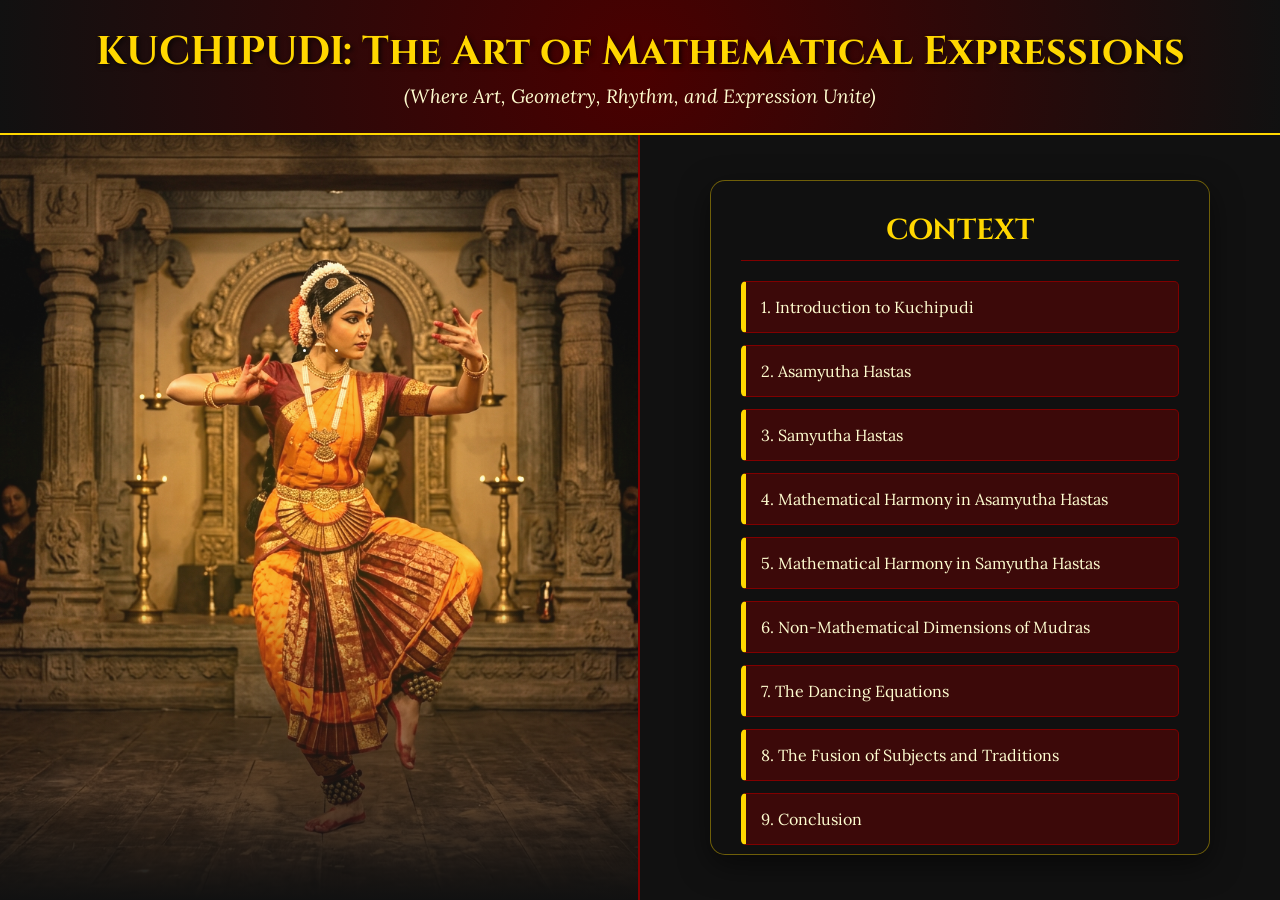
==== index.html @ 6cc1d601 "Initial commit: Kuchipudi Math project structure and content" ====
<!DOCTYPE html>
<html lang="en">
<head>
    <meta charset="UTF-8">
    <meta name="viewport" content="width=device-width, initial-scale=1.0">
    <title>Kuchipudi: The Art of Mathematical Expressions</title>
    <link rel="stylesheet" href="style.css">
    <link href="https://fonts.googleapis.com/css2?family=Cinzel:wght@400;600;700&family=Lora:ital,wght@0,400;0,600;1,400&display=swap" rel="stylesheet">
</head>
<body>
    <div class="floating-controls">
        <button id="homeBtn" class="floating-btn" style="display:none;">🏠 Home</button>
    </div>

    <!-- Home Page Layout (Title Top, 2 Columns Below) -->
    <div id="homePage" class="home-container">
        
        <!-- Center Top Title -->
        <div class="home-top-header">
            <h1>KUCHIPUDI: The Art of Mathematical Expressions</h1>
            <p>(Where Art, Geometry, Rhythm, and Expression Unite)</p>
        </div>

        <div class="home-body">
            <!-- Left Column: Dancer -->
            <div class="home-left">
                <div class="sparkle" style="top: 28%; left: 47.5%;"></div>
                <div class="sparkle" style="top: 28%; left: 52.5%;"></div>
                <img src="images/dancer_bg.png" alt="Kuchipudi Dancer" class="dancer-bg">
                <div class="particles"></div>
                <div class="stage-lighting"></div>
            </div>

            <!-- Right Column: Navigation -->
            <div class="home-right">
                <nav id="sidebarHome">
                    <h2>CONTEXT</h2>
                    <ul id="navListHome" class="vertical-nav">
                        <li data-target="intro">1. Introduction to Kuchipudi</li>
                        <li data-target="asamyutha">2. Asamyutha Hastas</li>
                        <li data-target="samyutha">3. Samyutha Hastas</li>
                        <li data-target="math-asamyutha">4. Mathematical Harmony in Asamyutha Hastas</li>
                        <li data-target="math-samyutha">5. Mathematical Harmony in Samyutha Hastas</li>
                        <li data-target="non-math">6. Non-Mathematical Dimensions of Mudras</li>
                        <li data-target="equations">7. The Dancing Equations</li>
                        <li data-target="fusion">8. The Fusion of Subjects and Traditions</li>
                        <li data-target="conclusion">9. Conclusion</li>
                    </ul>
                </nav>
            </div>
        </div>
    </div>

    <!-- Content Pages Layout (Full Width) -->
    <div id="contentPage" class="content-container" style="display: none;">
        <main id="contentArea">
            <!-- Content injected via JS -->
        </main>
    </div>

    <!-- Math Explanation Modal -->
    <div id="mathModal" class="modal-overlay" style="display: none;">
        <div class="modal-content">
            <button id="closeModal" class="close-btn">&times;</button>
            <div class="modal-body">
                <div class="modal-visual-container">
                    <div id="animationLabel" class="animation-label"></div>
                    <img id="modalMudraImg" src="" alt="Mudra">
                    <div id="animationOverlay" class="animation-overlay"></div>
                </div>
                <div class="modal-info-panel">
                    <h2 id="modalMudraName">Mudra Name</h2>
                    <p id="modalMudraPlacement" class="mudra-placement-text"></p>
                    <div class="math-detail-section">
                        <h3>Mathematical Analysis</h3>
                        <div id="modalMathContent"></div>
                    </div>
                </div>
            </div>
        </div>
    </div>

    <script src="js/data.js"></script>
    <script src="js/main.js"></script>
</body>
</html>
---- style.css ----
:root {
    --maroon: #800000;
    --gold: #FFD700;
    --cream: #FFFDD0;
    --black: #111111;
    --dark-maroon: #4a0000;
    --glass-bg: rgba(17, 17, 17, 0.75);
    --glass-border: rgba(255, 215, 0, 0.4);
}

* {
    margin: 0;
    padding: 0;
    box-sizing: border-box;
}

body {
    font-family: 'Lora', serif;
    background-color: var(--black);
    color: var(--cream);
    overflow-x: hidden;
    background-image: url('data:image/svg+xml;utf8,<svg width="20" height="20" xmlns="http://www.w3.org/2000/svg"><circle cx="2" cy="2" r="1" fill="%23800000" fill-opacity="0.2"/></svg>');
}

h1, h2, h3, h4, .cinzel {
    font-family: 'Cinzel', serif;
}

/* Floating Controls */
.floating-controls {
    position: fixed;
    top: 20px;
    left: 20px;
    z-index: 2000;
    display: flex;
    gap: 15px;
}

.floating-btn {
    background: var(--glass-bg);
    color: var(--gold);
    border: 1px solid var(--gold);
    padding: 10px 20px;
    font-size: 1rem;
    cursor: pointer;
    font-family: 'Cinzel', serif;
    transition: all 0.3s ease;
    border-radius: 30px;
    backdrop-filter: blur(5px);
}

.floating-btn:hover {
    background: var(--gold);
    color: var(--black);
    box-shadow: 0 0 15px var(--gold);
}

/* Intro Overlay */
.overlay {
    position: fixed;
    top: 0;
    left: 0;
    width: 100vw;
    height: 100vh;
    background: var(--black);
    z-index: 3000;
    display: flex;
    justify-content: center;
    align-items: center;
    transition: opacity 1s ease-in-out;
}

.intro-content {
    text-align: center;
}

.intro-content h1 {
    color: var(--gold);
    font-size: 3rem;
    margin-bottom: 1rem;
}

.intro-content p {
    font-size: 1.5rem;
    margin-bottom: 2rem;
    font-style: italic;
}

.btn {
    background: transparent;
    color: var(--gold);
    border: 2px solid var(--gold);
    padding: 15px 30px;
    font-size: 1.2rem;
    cursor: pointer;
    font-family: 'Cinzel', serif;
    transition: all 0.3s ease;
    border-radius: 5px;
}

.btn:hover {
    background: var(--gold);
    color: var(--black);
    box-shadow: 0 0 15px var(--gold);
}

/* Home Container - 2 Columns + Top Header */
.home-container {
    width: 100vw;
    height: 100vh;
    display: flex;
    flex-direction: column;
    overflow: hidden;
}

.home-top-header {
    width: 100%;
    height: 15vh;
    display: flex;
    flex-direction: column;
    justify-content: center;
    align-items: center;
    text-align: center;
    background: radial-gradient(circle, var(--dark-maroon) 0%, var(--black) 100%);
    border-bottom: 2px solid var(--gold);
    z-index: 10;
}

.home-top-header h1 {
    color: var(--gold);
    font-size: 2.5rem;
    text-shadow: 2px 2px 5px rgba(0,0,0,0.8);
    margin-bottom: 5px;
}

.home-top-header p {
    font-size: 1.2rem;
    color: var(--cream);
    font-style: italic;
}

.home-body {
    display: flex;
    width: 100%;
    height: 85vh;
}

.home-left {
    width: 50%;
    height: 100%;
    position: relative;
    border-right: 2px solid var(--maroon);
}

.dancer-bg {
    width: 100%;
    height: 100%;
    object-fit: cover;
    transition: transform 0.5s ease;
    animation: slowZoom 20s infinite alternate;
    filter: brightness(1.1) contrast(0.9) saturate(1.1) sepia(0.1);
}

.dancer-bg:hover {
    transform: scale(1.05);
}

@keyframes slowZoom {
    0% { transform: scale(1); }
    100% { transform: scale(1.1); }
}

.particles {
    position: absolute;
    top: 0;
    left: 0;
    width: 100%;
    height: 100%;
    background: radial-gradient(circle, rgba(255,215,0,0.15) 0%, rgba(0,0,0,0) 70%);
    pointer-events: none;
    animation: pulseLight 4s infinite alternate;
}

@keyframes pulseLight {
    0% { opacity: 0.3; }
    100% { opacity: 0.8; }
}

.stage-lighting {
    position: absolute;
    bottom: 0;
    width: 100%;
    height: 40%;
    background: linear-gradient(to top, var(--black), transparent);
    pointer-events: none;
}

.home-right {
    width: 50%;
    height: 100%;
    display: flex;
    justify-content: center;
    align-items: center;
    background: var(--black);
}

#sidebarHome {
    width: 80%;
    max-width: 500px;
    background: var(--glass-bg);
    border: 1px solid var(--glass-border);
    backdrop-filter: blur(10px);
    border-radius: 15px;
    padding: 30px;
    max-height: 75vh;
    overflow-y: auto;
    box-shadow: 0 10px 30px rgba(0,0,0,0.5);
}

#sidebarHome::-webkit-scrollbar { width: 6px; }
#sidebarHome::-webkit-scrollbar-thumb { background: var(--gold); border-radius: 3px; }

#sidebarHome h2 {
    color: var(--gold);
    text-align: center;
    font-size: 1.8rem;
    margin-bottom: 20px;
    border-bottom: 1px solid var(--maroon);
    padding-bottom: 10px;
}

.vertical-nav {
    list-style: none;
    display: flex;
    flex-direction: column;
    gap: 12px;
}

.vertical-nav li {
    padding: 15px;
    background: rgba(128, 0, 0, 0.4);
    border: 1px solid var(--maroon);
    border-left: 5px solid var(--gold);
    border-radius: 5px;
    cursor: pointer;
    font-size: 1rem;
    transition: all 0.3s ease;
}

.vertical-nav li:hover {
    background: var(--gold);
    color: var(--black);
    transform: translateX(10px);
}

/* Content Pages Layout */
.content-container {
    width: 100vw;
    height: 100vh;
    overflow-y: auto;
    padding: 80px 10%;
}

.content-container::-webkit-scrollbar { width: 10px; }
.content-container::-webkit-scrollbar-thumb { background: var(--gold); border-radius: 5px; }

#contentArea {
    width: 100%;
    max-width: 1200px;
    margin: 0 auto;
}

.section-title {
    color: var(--gold);
    text-align: center;
    margin-bottom: 40px;
    font-size: 3rem;
    border-bottom: 2px solid var(--maroon);
    padding-bottom: 15px;
}

.content-block {
    background: var(--glass-bg);
    border: 1px solid var(--glass-border);
    padding: 30px;
    border-radius: 15px;
    margin-bottom: 40px;
    line-height: 1.8;
    font-size: 1.1rem;
}

/* Mudra Grid */
.mudra-grid {
    display: grid;
    grid-template-columns: repeat(auto-fill, minmax(280px, 1fr));
    gap: 40px;
    padding-bottom: 50px;
}

.mudra-card {
    background: var(--dark-maroon);
    border: 1px solid var(--gold);
    border-radius: 10px;
    overflow: hidden;
    transition: transform 0.3s ease, box-shadow 0.3s ease;
    display: flex;
    flex-direction: column;
}

.mudra-card:hover {
    transform: translateY(-5px);
    box-shadow: 0 10px 25px rgba(255, 215, 0, 0.4);
}

.mudra-image-container {
    width: 100%;
    height: 260px;
    overflow: hidden;
    border-bottom: 1px solid var(--gold);
    background-color: #ffffff;
    display: flex;
    align-items: center;
    justify-content: center;
    padding: 6px;
}

.mudra-image-container img {
    max-width: 100%;
    max-height: 100%;
    width: auto;
    height: auto;
    object-fit: contain;
    transition: transform 0.4s ease, filter 0.4s ease;
    border-radius: 3px;
}

.mudra-card:hover .mudra-image-container img {
    transform: scale(1.08);
    filter: brightness(1.05);
}

.mudra-info {
    padding: 20px;
    text-align: center;
    flex-grow: 1;
    display: flex;
    flex-direction: column;
    justify-content: space-between;
}

.mudra-info h3 {
    color: var(--gold);
    margin-bottom: 10px;
    font-size: 1.5rem;
}

.pronounce-btn {
    background: transparent;
    color: var(--gold);
    border: 1px solid var(--gold);
    padding: 8px 15px;
    cursor: pointer;
    border-radius: 5px;
    margin-top: 15px;
    transition: all 0.2s ease;
    align-self: center;
}

.pronounce-btn:hover {
    background: var(--gold);
    color: var(--black);
}

/* Math Info Box below pronounce */
.math-info-box {
    margin-top: 15px;
    padding-top: 15px;
    border-top: 1px dashed rgba(255, 215, 0, 0.3);
}

.math-info-box p {
    color: var(--cream);
    font-size: 0.9rem;
    font-style: italic;
    margin-bottom: 5px;
}

.math-concepts {
    color: var(--gold);
    font-weight: bold;
    font-size: 0.95rem;
}

.equations-section {
    display: flex;
    flex-direction: column;
    gap: 20px;
}

.equation-card {
    display: flex;
    background: rgba(255, 215, 0, 0.05);
    border-left: 4px solid var(--gold);
    padding: 20px;
    align-items: center;
    gap: 20px;
}

.equation-visual {
    width: 80px;
    height: 80px;
    background: var(--dark-maroon);
    border-radius: 10px;
    display: flex;
    justify-content: center;
    align-items: center;
    font-family: 'Cinzel', serif;
    font-size: 1.5rem;
    color: var(--gold);
    flex-shrink: 0;
}

.subject-fusion {
    display: grid;
    grid-template-columns: repeat(auto-fit, minmax(300px, 1fr));
    gap: 30px;
}

.subject-card {
    background: var(--glass-bg);
    border: 1px solid var(--glass-border);
    padding: 25px;
    border-radius: 10px;
    border-top: 4px solid var(--maroon);
}

.subject-card h3 {
    color: var(--gold);
    margin-bottom: 15px;
}

.conclusion-box {
    text-align: center;
    padding: 60px;
    background: radial-gradient(circle, var(--dark-maroon) 0%, var(--black) 100%);
    border: 2px solid var(--gold);
    border-radius: 20px;
}

.quote {
    font-size: 2rem;
    font-style: italic;
    color: var(--gold);
    margin: 25px 0;
    font-family: 'Cinzel', serif;
}

/* Modal Overlay */
.modal-overlay {
    position: fixed;
    top: 0;
    left: 0;
    width: 100vw;
    height: 100vh;
    background: rgba(0, 0, 0, 0.9);
    z-index: 4000;
    display: flex;
    justify-content: center;
    align-items: center;
    backdrop-filter: blur(8px);
}

.modal-content {
    background: var(--black);
    width: 90%;
    max-width: 1000px;
    height: 80vh;
    border: 2px solid var(--gold);
    border-radius: 20px;
    position: relative;
    overflow: hidden;
    box-shadow: 0 0 50px rgba(255, 215, 0, 0.2);
    display: flex;
}

.close-btn {
    position: absolute;
    top: 20px;
    right: 20px;
    background: transparent;
    border: none;
    color: var(--gold);
    font-size: 3rem;
    cursor: pointer;
    z-index: 4010;
    line-height: 1;
}

.modal-body {
    display: flex;
    width: 100%;
    height: 100%;
}

.modal-visual-container {
    width: 50%;
    height: 100%;
    background: #fff;
    position: relative;
    display: flex;
    justify-content: center;
    align-items: center;
    padding: 20px;
}

.modal-visual-container img {
    max-width: 100%;
    max-height: 100%;
    object-fit: contain;
}

.animation-overlay {
    position: absolute;
    top: 0;
    left: 0;
    width: 100%;
    height: 100%;
    pointer-events: none;
}

.modal-info-panel {
    width: 50%;
    padding: 50px;
    overflow-y: auto;
    border-left: 2px solid var(--maroon);
    background: linear-gradient(135deg, var(--black) 0%, var(--dark-maroon) 100%);
}

.modal-info-panel h2 {
    color: var(--gold);
    font-size: 2.5rem;
    margin-bottom: 10px;
}

.mudra-placement-text {
    font-style: italic;
    color: var(--cream);
    margin-bottom: 30px;
    font-size: 1.1rem;
    opacity: 0.8;
}

.math-detail-section h3 {
    color: var(--gold);
    border-bottom: 1px solid var(--maroon);
    padding-bottom: 10px;
    margin-bottom: 20px;
}

.math-concept-item {
    margin-bottom: 20px;
    background: rgba(0, 0, 0, 0.3);
    padding: 15px;
    border-radius: 10px;
    border-left: 4px solid var(--gold);
}

/* Animations - SVG Styles */
.math-svg-overlay {
    width: 100%;
    height: 100%;
}

.animated-line {
    stroke: rgba(255, 0, 0, 0.6);
    stroke-width: 3;
    stroke-dasharray: 1000;
    stroke-dashoffset: 1000;
    animation: drawLine 2s forwards ease-out;
}

@keyframes drawLine {
    to { stroke-dashoffset: 0; }
}

.animated-circle {
    fill: none;
    stroke: rgba(0, 0, 255, 0.5);
    stroke-width: 3;
    stroke-dasharray: 1000;
    stroke-dashoffset: 1000;
    animation: drawLine 2s forwards ease-out;
}

.animated-point {
    fill: var(--gold);
    animation: pulsePoint 1s infinite alternate;
}

@keyframes pulsePoint {
    from { r: 5; opacity: 0.5; }
    to { r: 10; opacity: 1; }
}

@keyframes sequenceFadeFull {
    0%, 2% { opacity: 0; }
    8%, 92% { opacity: 1; }
    98%, 100% { opacity: 0; }
}

.combined-label {
    background: rgba(0, 0, 0, 0.95);
    border: 2px solid var(--gold);
    line-height: 1.4;
    text-align: center;
}

@keyframes sequenceFade {
    0%, 5% { opacity: 0; }
    15%, 85% { opacity: 1; }
    95%, 100% { opacity: 0; }
}

.animation-label {
    position: absolute;
    top: 20px;
    left: 50%;
    transform: translateX(-50%);
    background: rgba(128, 0, 0, 0.9);
    color: var(--gold);
    padding: 10px 20px;
    border: 1px solid var(--gold);
    border-radius: 5px;
    font-family: 'Cinzel', serif;
    font-size: 1.2rem;
    z-index: 100;
    pointer-events: none;
    box-shadow: 0 5px 15px rgba(0,0,0,0.5);
    white-space: nowrap;
    opacity: 0;
}

@keyframes labelFade {
    0%, 5% { opacity: 0; transform: translate(-50%, -10px); }
    15%, 85% { opacity: 1; transform: translate(-50%, 0); }
    95%, 100% { opacity: 0; transform: translate(-50%, -10px); }
}

.sparkle {
    position: absolute;
    width: 3px;
    height: 3px;
    background: #fff;
    border-radius: 50%;
    z-index: 100;
    box-shadow: 0 0 8px #fff, 0 0 15px var(--gold);
    animation: sparklePulse 1.5s infinite alternate;
    pointer-events: none;
}

@keyframes sparklePulse {
    0% { transform: scale(0.3); opacity: 0.4; }
    100% { transform: scale(1.2); opacity: 1; }
}

.conclusion-extended-info {
    margin-top: 30px;
    text-align: left;
    background: rgba(0,0,0,0.4);
    padding: 30px;
    border-radius: 15px;
    font-size: 1.1rem;
    line-height: 1.8;
    color: var(--cream);
    border-left: 3px solid var(--gold);
}

.conclusion-extended-info p {
    margin-bottom: 20px;
}

.arrow-trigger {
    margin-top: 50px;
    cursor: pointer;
    display: inline-block;
    transition: transform 0.3s ease;
}

.arrow-trigger:hover {
    transform: scale(1.1);
}

.arrow-icon {
    font-size: 3rem;
    color: var(--gold);
    animation: bounceArrow 2s infinite;
}

@keyframes bounceArrow {
    0%, 20%, 50%, 80%, 100% { transform: translateY(0); }
    40% { transform: translateY(-20px); }
    60% { transform: translateY(-10px); }
}

.thank-you-overlay {
    position: fixed;
    top: 0;
    left: 0;
    width: 100vw;
    height: 100vh;
    background: radial-gradient(circle, var(--dark-maroon) 0%, var(--black) 100%);
    z-index: 5000;
    display: none;
    justify-content: center;
    align-items: center;
    text-align: center;
}

.thank-you-content {
    animation: lotusBloom 2s ease-out;
}

.namaste-text {
    font-size: 5rem;
    color: var(--gold);
    font-family: 'Cinzel', serif;
    text-shadow: 0 0 30px rgba(255, 215, 0, 0.5);
    margin-bottom: 10px;
}

.lotus-icon {
    font-size: 4rem;
    margin-top: 20px;
    animation: rotateLotus 10s infinite linear;
}

@keyframes lotusBloom {
    0% { transform: scale(0.5); opacity: 0; filter: blur(10px); }
    100% { transform: scale(1); opacity: 1; filter: blur(0); }
}

@keyframes rotateLotus {
    from { transform: rotate(0deg); }
    to { transform: rotate(360deg); }
}

.subject-icon-circle {
    width: 50px;
    height: 50px;
    background: var(--dark-maroon);
    border: 2px solid var(--gold);
    border-radius: 50%;
    display: flex;
    justify-content: center;
    align-items: center;
    font-size: 1.5rem;
    box-shadow: 0 0 10px rgba(255, 215, 0, 0.3);
}

.interactive-thank-you {
    transition: all 0.5s ease;
    cursor: default;
}

.interactive-thank-you:hover {
    transform: scale(1.1);
    text-shadow: 0 0 50px var(--gold), 0 0 100px var(--gold);
    letter-spacing: 5px;
}

.subject-icon-circle {
    width: 50px;
    height: 50px;
    background: var(--dark-maroon);
    border: 1px solid var(--gold);
    border-radius: 50%;
    display: flex;
    justify-content: center;
    align-items: center;
    font-size: 1.5rem;
    box-shadow: 0 0 15px rgba(255, 215, 0, 0.2);
}

.thank-you-text {
    font-size: 6rem;
    color: var(--gold);
    font-family: 'Cinzel', serif;
    letter-spacing: 15px;
    transition: all 0.5s ease;
    cursor: default;
    text-shadow: 0 0 20px rgba(255, 215, 0, 0.3);
}

.thank-you-text:hover {
    letter-spacing: 25px;
    color: #fff;
    text-shadow: 0 0 50px var(--gold), 0 0 100px var(--gold);
    transform: scale(1.1);
    filter: drop-shadow(0 0 20px #fff);
}

.mudra-card {
    cursor: pointer;
}
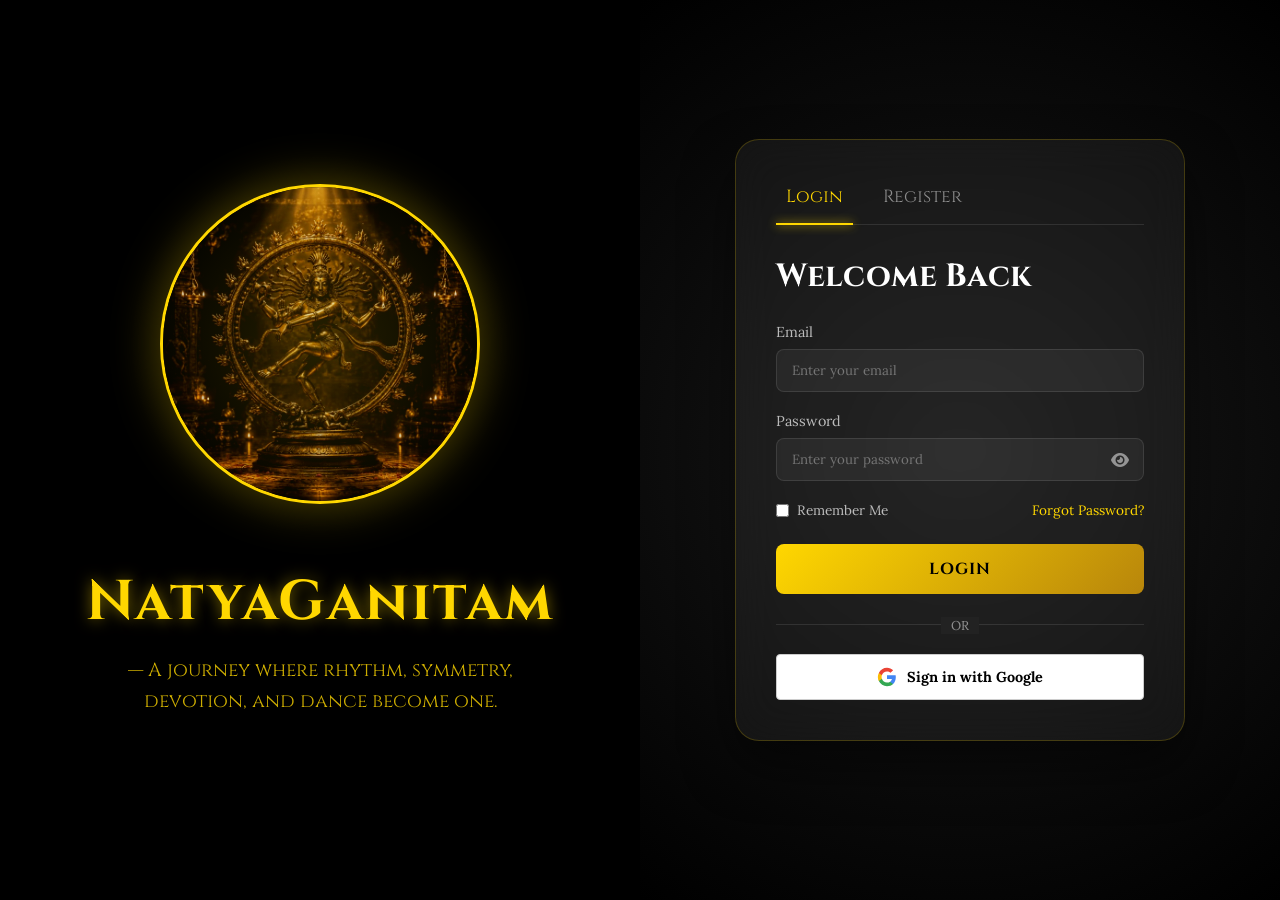
==== commit 41aa6279: "Update website with latest changes" ====
--- a/index.html
+++ b/index.html
@@ -2,6 +2,11 @@
 <html lang="en">
 <head>
     <meta charset="UTF-8">
+    <script>
+        if (!sessionStorage.getItem('natyaAuth')) {
+            window.location.replace('login.html');
+        }
+    </script>
     <meta name="viewport" content="width=device-width, initial-scale=1.0">
     <title>Kuchipudi: The Art of Mathematical Expressions</title>
     <link rel="stylesheet" href="style.css">
@@ -10,11 +15,15 @@
 <body>
     <div class="floating-controls">
         <button id="homeBtn" class="floating-btn" style="display:none;">🏠 Home</button>
+        <div id="breadcrumbNav" class="breadcrumb-nav" style="display:none;"></div>
+    </div>
+    <div class="floating-controls-right">
+        <button id="logoutBtn" class="floating-btn" onclick="logout()">🚪 Logout</button>
     </div>
 
     <!-- Home Page Layout (Title Top, 2 Columns Below) -->
     <div id="homePage" class="home-container">
-        
+
         <!-- Center Top Title -->
         <div class="home-top-header">
             <h1>KUCHIPUDI: The Art of Mathematical Expressions</h1>
@@ -22,11 +31,16 @@
         </div>
 
         <div class="home-body">
-            <!-- Left Column: Dancer -->
+            <!-- Left Column: Dancer VIDEO (replaces the static image) -->
             <div class="home-left">
                 <div class="sparkle" style="top: 28%; left: 47.5%;"></div>
                 <div class="sparkle" style="top: 28%; left: 52.5%;"></div>
-                <img src="images/dancer_bg.png" alt="Kuchipudi Dancer" class="dancer-bg">
+
+                <video id="bgVideo" class="dancer-video" autoplay loop muted playsinline>
+                    <source src="images/shorts_video.mp4" type="video/mp4">
+                    <img src="images/kuchipudi_dancer_classical.png" alt="Classical Kuchipudi Dancer" class="dancer-video">
+                </video>
+
                 <div class="particles"></div>
                 <div class="stage-lighting"></div>
             </div>
--- a/style.css
+++ b/style.css
@@ -26,7 +26,7 @@
     font-family: 'Cinzel', serif;
 }
 
-/* Floating Controls */
+/* ── Floating Controls ───────────────────────────────────────── */
 .floating-controls {
     position: fixed;
     top: 20px;
@@ -34,6 +34,67 @@
     z-index: 2000;
     display: flex;
     gap: 15px;
+    align-items: center;
+}
+
+.floating-controls-right {
+    position: fixed;
+    top: 20px;
+    right: 20px;
+    z-index: 2000;
+    display: flex;
+    gap: 15px;
+}
+
+.breadcrumb-nav {
+    color: var(--cream);
+    font-size: 1.1rem;
+    font-family: 'Cinzel', serif;
+    background: var(--glass-bg);
+    padding: 10px 20px;
+    border: 1px solid var(--glass-border);
+    border-radius: 30px;
+    backdrop-filter: blur(5px);
+    display: flex;
+    align-items: center;
+    gap: 10px;
+}
+
+.breadcrumb-nav span {
+    color: var(--gold);
+}
+
+.page-nav-controls {
+    display: flex;
+    justify-content: space-between;
+    margin-top: 40px;
+    padding-top: 20px;
+    border-top: 1px solid var(--maroon);
+}
+
+.nav-btn {
+    background: var(--glass-bg);
+    color: var(--gold);
+    border: 1px solid var(--gold);
+    padding: 10px 20px;
+    font-size: 1.1rem;
+    cursor: pointer;
+    font-family: 'Cinzel', serif;
+    transition: all 0.3s ease;
+    border-radius: 5px;
+}
+
+.nav-btn:hover:not(:disabled) {
+    background: var(--gold);
+    color: var(--black);
+    box-shadow: 0 0 15px var(--gold);
+}
+
+.nav-btn:disabled {
+    opacity: 0.5;
+    cursor: not-allowed;
+    border-color: gray;
+    color: gray;
 }
 
 .floating-btn {
@@ -55,7 +116,7 @@
     box-shadow: 0 0 15px var(--gold);
 }
 
-/* Intro Overlay */
+/* ── Intro Overlay ───────────────────────────────────────────── */
 .overlay {
     position: fixed;
     top: 0;
@@ -104,7 +165,7 @@
     box-shadow: 0 0 15px var(--gold);
 }
 
-/* Home Container - 2 Columns + Top Header */
+/* ── Home Container — 2 Columns + Top Header ─────────────────── */
 .home-container {
     width: 100vw;
     height: 100vh;
@@ -124,17 +185,19 @@
     background: radial-gradient(circle, var(--dark-maroon) 0%, var(--black) 100%);
     border-bottom: 2px solid var(--gold);
     z-index: 10;
+    /* Ensure header text is always readable */
+    padding: 0 16px;
 }
 
 .home-top-header h1 {
     color: var(--gold);
-    font-size: 2.5rem;
+    font-size: clamp(1.1rem, 2.5vw, 2.5rem); /* fluid: never wraps awkwardly */
     text-shadow: 2px 2px 5px rgba(0,0,0,0.8);
     margin-bottom: 5px;
 }
 
 .home-top-header p {
-    font-size: 1.2rem;
+    font-size: clamp(0.75rem, 1.4vw, 1.2rem);
     color: var(--cream);
     font-style: italic;
 }
@@ -145,31 +208,48 @@
     height: 85vh;
 }
 
+/* ── Left Column: Video ──────────────────────────────────────── */
 .home-left {
     width: 50%;
     height: 100%;
     position: relative;
     border-right: 2px solid var(--maroon);
-}
-
-.dancer-bg {
+    /* Clip the video to the column bounds */
+    overflow: hidden;
+    background-color: var(--black); /* shows while video loads */
+}
+
+/*
+ * .dancer-video
+ * ─────────────
+ * Replaces the old .dancer-bg img.
+ *
+ * object-fit: cover  →  fills the entire column without letter-boxing,
+ *                        matching the feel of the original image.
+ * width/height 100%  →  always fills the container regardless of
+ *                        viewport size or device orientation.
+ * position absolute  →  layers behind .particles and .stage-lighting.
+ * animation          →  preserves the original slow-zoom effect.
+ */
+.dancer-video {
+    position: absolute;
+    top: 0;
+    left: 0;
     width: 100%;
     height: 100%;
-    object-fit: cover;
-    transition: transform 0.5s ease;
-    animation: slowZoom 20s infinite alternate;
-    filter: brightness(1.1) contrast(0.9) saturate(1.1) sepia(0.1);
-}
-
-.dancer-bg:hover {
-    transform: scale(1.05);
+    object-fit: contain;     /* fit perfectly without cropping */
+    object-position: center; /* keep the dancer centred */
+    /* No pointer-events needed — video is decorative */
+    pointer-events: none;
+    transition: opacity 0.5s ease;
 }
 
 @keyframes slowZoom {
-    0% { transform: scale(1); }
-    100% { transform: scale(1.1); }
-}
-
+    0%   { transform: scale(1);   }
+    100% { transform: scale(1.08); } /* slightly reduced from 1.1 so cover stays covered */
+}
+
+/* Overlay layers sit on top of the video */
 .particles {
     position: absolute;
     top: 0;
@@ -179,10 +259,11 @@
     background: radial-gradient(circle, rgba(255,215,0,0.15) 0%, rgba(0,0,0,0) 70%);
     pointer-events: none;
     animation: pulseLight 4s infinite alternate;
+    z-index: 1;
 }
 
 @keyframes pulseLight {
-    0% { opacity: 0.3; }
+    0%   { opacity: 0.3; }
     100% { opacity: 0.8; }
 }
 
@@ -193,8 +274,10 @@
     height: 40%;
     background: linear-gradient(to top, var(--black), transparent);
     pointer-events: none;
-}
-
+    z-index: 2;
+}
+
+/* ── Right Column: Navigation ────────────────────────────────── */
 .home-right {
     width: 50%;
     height: 100%;
@@ -253,7 +336,7 @@
     transform: translateX(10px);
 }
 
-/* Content Pages Layout */
+/* ── Content Pages Layout ────────────────────────────────────── */
 .content-container {
     width: 100vw;
     height: 100vh;
@@ -289,7 +372,7 @@
     font-size: 1.1rem;
 }
 
-/* Mudra Grid */
+/* ── Mudra Grid ──────────────────────────────────────────────── */
 .mudra-grid {
     display: grid;
     grid-template-columns: repeat(auto-fill, minmax(280px, 1fr));
@@ -305,6 +388,7 @@
     transition: transform 0.3s ease, box-shadow 0.3s ease;
     display: flex;
     flex-direction: column;
+    cursor: pointer;
 }
 
 .mudra-card:hover {
@@ -371,7 +455,6 @@
     color: var(--black);
 }
 
-/* Math Info Box below pronounce */
 .math-info-box {
     margin-top: 15px;
     padding-top: 15px;
@@ -391,6 +474,7 @@
     font-size: 0.95rem;
 }
 
+/* ── Equations Section ───────────────────────────────────────── */
 .equations-section {
     display: flex;
     flex-direction: column;
@@ -404,6 +488,7 @@
     padding: 20px;
     align-items: center;
     gap: 20px;
+    cursor: pointer;
 }
 
 .equation-visual {
@@ -420,6 +505,7 @@
     flex-shrink: 0;
 }
 
+/* ── Subject Fusion ──────────────────────────────────────────── */
 .subject-fusion {
     display: grid;
     grid-template-columns: repeat(auto-fit, minmax(300px, 1fr));
@@ -439,6 +525,7 @@
     margin-bottom: 15px;
 }
 
+/* ── Conclusion ──────────────────────────────────────────────── */
 .conclusion-box {
     text-align: center;
     padding: 60px;
@@ -455,7 +542,7 @@
     font-family: 'Cinzel', serif;
 }
 
-/* Modal Overlay */
+/* ── Modal Overlay ───────────────────────────────────────────── */
 .modal-overlay {
     position: fixed;
     top: 0;
@@ -565,7 +652,7 @@
     border-left: 4px solid var(--gold);
 }
 
-/* Animations - SVG Styles */
+/* ── Animations — SVG Styles ─────────────────────────────────── */
 .math-svg-overlay {
     width: 100%;
     height: 100%;
@@ -599,13 +686,13 @@
 
 @keyframes pulsePoint {
     from { r: 5; opacity: 0.5; }
-    to { r: 10; opacity: 1; }
+    to   { r: 10; opacity: 1; }
 }
 
 @keyframes sequenceFadeFull {
-    0%, 2% { opacity: 0; }
+    0%,  2% { opacity: 0; }
     8%, 92% { opacity: 1; }
-    98%, 100% { opacity: 0; }
+    98%,100% { opacity: 0; }
 }
 
 .combined-label {
@@ -616,9 +703,9 @@
 }
 
 @keyframes sequenceFade {
-    0%, 5% { opacity: 0; }
+    0%,  5% { opacity: 0; }
     15%, 85% { opacity: 1; }
-    95%, 100% { opacity: 0; }
+    95%,100% { opacity: 0; }
 }
 
 .animation-label {
@@ -641,11 +728,12 @@
 }
 
 @keyframes labelFade {
-    0%, 5% { opacity: 0; transform: translate(-50%, -10px); }
+    0%,  5% { opacity: 0; transform: translate(-50%, -10px); }
     15%, 85% { opacity: 1; transform: translate(-50%, 0); }
-    95%, 100% { opacity: 0; transform: translate(-50%, -10px); }
-}
-
+    95%,100% { opacity: 0; transform: translate(-50%, -10px); }
+}
+
+/* ── Sparkles ────────────────────────────────────────────────── */
 .sparkle {
     position: absolute;
     width: 3px;
@@ -659,10 +747,11 @@
 }
 
 @keyframes sparklePulse {
-    0% { transform: scale(0.3); opacity: 0.4; }
+    0%   { transform: scale(0.3); opacity: 0.4; }
     100% { transform: scale(1.2); opacity: 1; }
 }
 
+/* ── Conclusion Extended ─────────────────────────────────────── */
 .conclusion-extended-info {
     margin-top: 30px;
     text-align: left;
@@ -702,6 +791,7 @@
     60% { transform: translateY(-10px); }
 }
 
+/* ── Thank-You Overlay ───────────────────────────────────────── */
 .thank-you-overlay {
     position: fixed;
     top: 0;
@@ -720,14 +810,6 @@
     animation: lotusBloom 2s ease-out;
 }
 
-.namaste-text {
-    font-size: 5rem;
-    color: var(--gold);
-    font-family: 'Cinzel', serif;
-    text-shadow: 0 0 30px rgba(255, 215, 0, 0.5);
-    margin-bottom: 10px;
-}
-
 .lotus-icon {
     font-size: 4rem;
     margin-top: 20px;
@@ -735,37 +817,13 @@
 }
 
 @keyframes lotusBloom {
-    0% { transform: scale(0.5); opacity: 0; filter: blur(10px); }
-    100% { transform: scale(1); opacity: 1; filter: blur(0); }
+    0%   { transform: scale(0.5); opacity: 0; filter: blur(10px); }
+    100% { transform: scale(1);   opacity: 1; filter: blur(0); }
 }
 
 @keyframes rotateLotus {
     from { transform: rotate(0deg); }
-    to { transform: rotate(360deg); }
-}
-
-.subject-icon-circle {
-    width: 50px;
-    height: 50px;
-    background: var(--dark-maroon);
-    border: 2px solid var(--gold);
-    border-radius: 50%;
-    display: flex;
-    justify-content: center;
-    align-items: center;
-    font-size: 1.5rem;
-    box-shadow: 0 0 10px rgba(255, 215, 0, 0.3);
-}
-
-.interactive-thank-you {
-    transition: all 0.5s ease;
-    cursor: default;
-}
-
-.interactive-thank-you:hover {
-    transform: scale(1.1);
-    text-shadow: 0 0 50px var(--gold), 0 0 100px var(--gold);
-    letter-spacing: 5px;
+    to   { transform: rotate(360deg); }
 }
 
 .subject-icon-circle {
@@ -799,6 +857,102 @@
     filter: drop-shadow(0 0 20px #fff);
 }
 
-.mudra-card {
-    cursor: pointer;
-}
+/* ════════════════════════════════════════════════════════════════
+   RESPONSIVE BREAKPOINTS
+   ════════════════════════════════════════════════════════════════ */
+
+/* ── Tablet landscape / small desktop (≤ 1024px) ──────────────── */
+@media (max-width: 1024px) {
+    .home-top-header h1 { font-size: clamp(1rem, 2vw, 2rem); }
+    #sidebarHome { width: 90%; padding: 20px; }
+    .vertical-nav li { font-size: 0.9rem; padding: 12px; }
+}
+
+/* ── Tablet portrait (≤ 768px) — stack columns vertically ──────── */
+@media (max-width: 768px) {
+    .home-body {
+        flex-direction: column;   /* video on top, nav below */
+    }
+
+    .home-left {
+        width: 100%;
+        height: 45%;             /* Fix: use % so it fits within .home-body */
+        border-right: none;
+        border-bottom: 2px solid var(--maroon);
+    }
+
+    .home-right {
+        width: 100%;
+        height: 55%;             /* Fix: use % */
+        overflow-y: auto;
+    }
+
+    #sidebarHome {
+        width: 95%;
+        max-height: none;         /* let it scroll inside .home-right */
+        margin: 10px auto;
+    }
+
+    .section-title { font-size: 2rem; }
+
+    .modal-body { flex-direction: column; }
+    .modal-visual-container,
+    .modal-info-panel { width: 100%; height: 50%; }
+    .modal-info-panel { padding: 20px; }
+}
+
+/* ── Mobile (≤ 480px) ───────────────────────────────────────── */
+@media (max-width: 480px) {
+    .home-top-header {
+        height: auto;
+        padding: 60px 10px 12px; /* Extra top padding to avoid floating button overlap */
+    }
+
+    .home-top-header h1 { font-size: 1rem; }
+    .home-top-header p  { font-size: 0.7rem; }
+
+    .home-left  { height: 40%; }
+    .home-right { height: 60%; }
+
+    .vertical-nav li { font-size: 0.82rem; padding: 10px; }
+
+    .section-title { font-size: 1.5rem; }
+
+    .content-container { padding: 60px 5%; }
+    
+    .equation-card {
+        flex-direction: column;
+        text-align: center;
+    }
+
+    .conclusion-box { padding: 30px 15px; }
+    .quote { font-size: 1.3rem; }
+
+    .mudra-grid {
+        grid-template-columns: 1fr; /* single column on phones */
+    }
+
+    .thank-you-text { font-size: 3rem; letter-spacing: 8px; }
+}
+
+/* ── Very small phones (≤ 360px) ────────────────────────────── */
+@media (max-width: 360px) {
+    .home-top-header h1 { font-size: 0.85rem; }
+    .home-left { height: 35vh; }
+}
+
+/* ── Landscape mobile (height < 500px) ──────────────────────── */
+@media (max-height: 500px) and (orientation: landscape) {
+    .home-container { height: auto; min-height: 100vh; }
+
+    .home-top-header { height: auto; padding: 8px; }
+
+    .home-body {
+        flex-direction: row;      /* restore side-by-side in landscape */
+        height: auto;
+        min-height: calc(100vh - 60px);
+    }
+
+    .home-left  { width: 50%; height: calc(100vh - 60px); }
+    .home-right { width: 50%; height: calc(100vh - 60px); overflow-y: auto; }
+}
